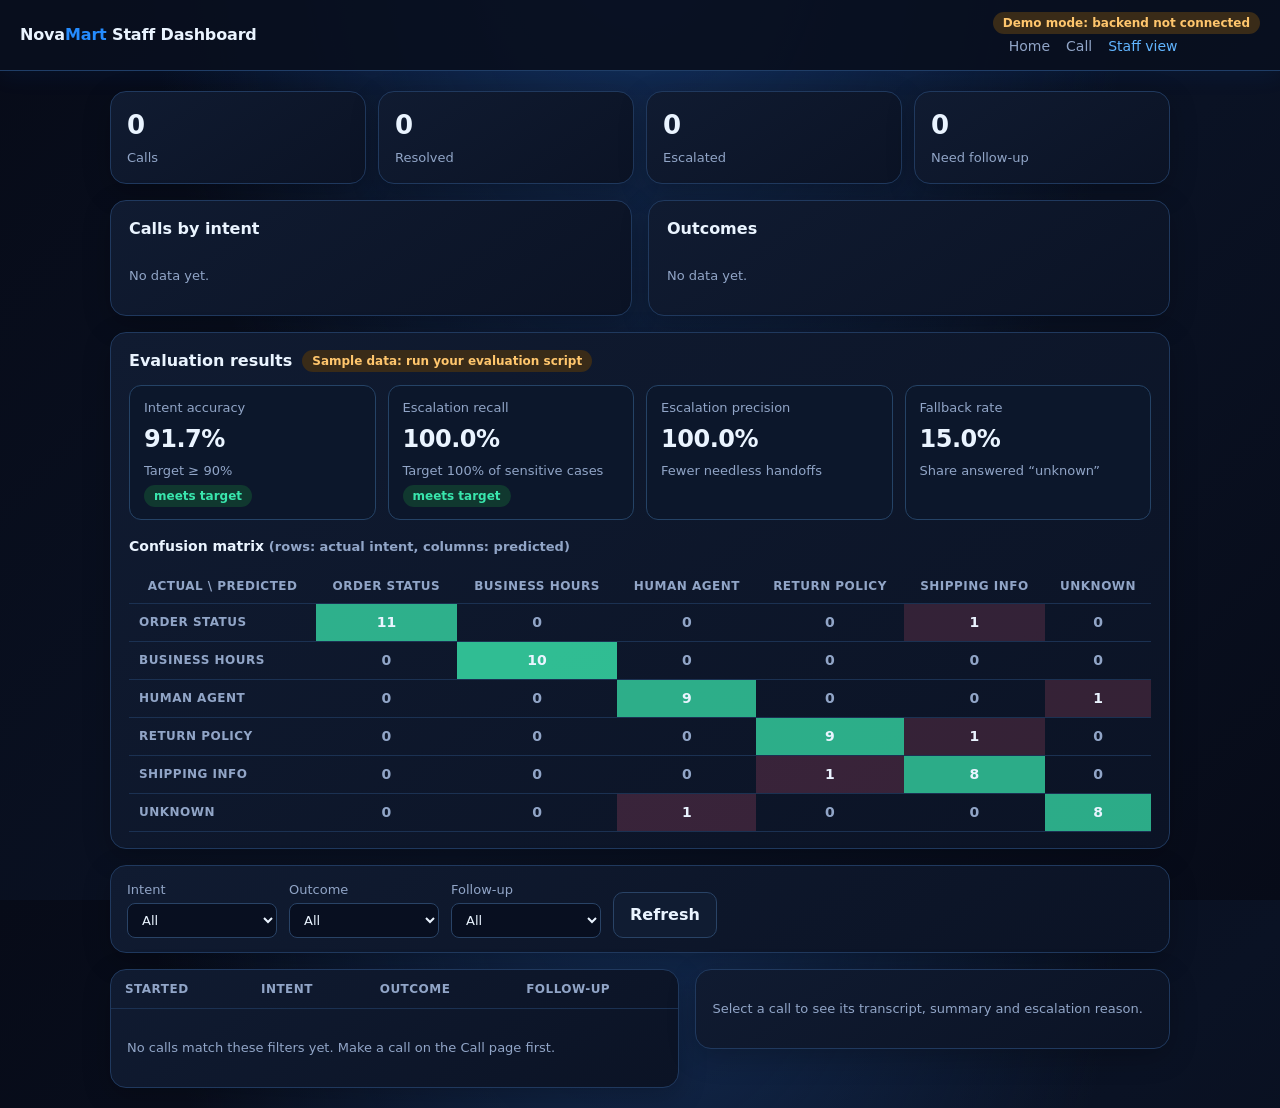
==== staff.html @ 493b95a3 "Add files via upload" ====
<!doctype html>
<html lang="en">
<head>
  <meta charset="utf-8">
  <meta name="viewport" content="width=device-width, initial-scale=1">
  <title>Nova Mart – Staff Dashboard</title>
  <link rel="stylesheet" href="style.css">
</head>
<body class="dark">
  <header class="topbar">
    <div class="brand">Nova<span>Mart</span> Staff Dashboard</div>
    <nav><a href="index.html">Home</a><a href="call.html">Call</a><a href="staff.html" aria-current="page">Staff view</a></nav>
  </header>

  <main class="shell wide">
    <section class="stats" aria-label="Summary">
      <div class="card stat"><b id="s-total">0</b><span>Calls</span></div>
      <div class="card stat"><b id="s-resolved">0</b><span>Resolved</span></div>
      <div class="card stat"><b id="s-escalated">0</b><span>Escalated</span></div>
      <div class="card stat"><b id="s-pending">0</b><span>Need follow-up</span></div>
    </section>

    <section class="split2" aria-label="Call analytics">
      <div class="card chart"><h2>Calls by intent</h2><div class="bars" id="c-intent"></div></div>
      <div class="card chart"><h2>Outcomes</h2><div class="bars" id="c-outcome"></div></div>
    </section>

    <section class="card evalpanel" aria-label="Evaluation results">
      <div class="evhead"><h2>Evaluation results</h2><span class="pill" id="ev-tag"></span></div>
      <div class="evtiles" id="ev-tiles"></div>
      <h3>Confusion matrix <span class="hint">(rows: actual intent, columns: predicted)</span></h3>
      <div class="scrollx"><table class="matrix" id="ev-matrix"></table></div>
    </section>

    <section class="card filters" aria-label="Filters">
      <label>Intent
        <select id="f-intent">
          <option value="">All</option><option>order_status</option><option>business_hours</option>
          <option>human_agent</option><option>return_policy</option><option>shipping_info</option><option>unknown</option>
        </select>
      </label>
      <label>Outcome
        <select id="f-outcome">
          <option value="">All</option><option>resolved</option><option>escalated</option><option>abandoned</option><option>error</option>
        </select>
      </label>
      <label>Follow-up
        <select id="f-follow">
          <option value="">All</option><option value="none">none</option><option value="callback needed">callback needed</option><option value="human review">human review</option>
        </select>
      </label>
      <button class="btn" id="refresh">Refresh</button>
    </section>

    <div class="split">
      <section class="card" aria-label="Call list">
        <table>
          <thead><tr><th>Started</th><th>Intent</th><th>Outcome</th><th>Follow-up</th></tr></thead>
          <tbody id="rows"></tbody>
        </table>
        <p class="hint" id="none" style="padding:16px" hidden>No calls match these filters yet. Make a call on the Call page first.</p>
      </section>

      <section class="card detail" id="detail" aria-label="Call detail" aria-live="polite">
        <p class="hint">Select a call to see its transcript, summary and escalation reason.</p>
      </section>
    </div>
  </main>

  <script src="api.js"></script>
  <script src="staff.js"></script>
</body>
</html>
---- style.css ----
:root {
  --bg: #f5f6f8;
  --panel: #ffffff;
  --ink: #1b1f27;
  --muted: #6a7280;
  --line: #e2e5ea;
  --brand: #2f5bea;
  --brand-ink: #ffffff;
  --brand-soft: #e8edfd;
  --good: #16794c;
  --good-soft: #e2f4ea;
  --warn: #9a5b00;
  --warn-soft: #fdf0d9;
  --bad: #b3261e;
  --bad-soft: #fbe5e3;
  --radius: 12px;
}
@media (prefers-color-scheme: dark) {
  :root {
    --bg: #14171c; --panel: #1d2128; --ink: #eceff4; --muted: #99a1ae; --line: #2d333d;
    --brand: #6b8cff; --brand-ink: #0e1220; --brand-soft: #232b45;
    --good: #5fd39a; --good-soft: #173326; --warn: #f0b95a; --warn-soft: #3a2d12;
    --bad: #ff8a80; --bad-soft: #3d1c1a;
  }
}
* { box-sizing: border-box; }
html, body { height: 100%; }
body {
  margin: 0; background: var(--bg); color: var(--ink);
  font: 16px/1.5 system-ui, -apple-system, "Segoe UI", Roboto, sans-serif;
}
button, input, select { font: inherit; color: inherit; }
button { cursor: pointer; }
:focus-visible { outline: 3px solid var(--brand); outline-offset: 2px; }
.sr-only { position: absolute; width: 1px; height: 1px; overflow: hidden; clip: rect(0 0 0 0); }

/* top bar */
.topbar {
  display: flex; align-items: center; justify-content: space-between;
  padding: 12px 20px; background: var(--panel); border-bottom: 1px solid var(--line);
}
.brand { font-weight: 700; letter-spacing: -.01em; }
.brand span { color: var(--brand); }
.topbar nav a { color: var(--muted); text-decoration: none; margin-left: 16px; font-size: 14px; }
.topbar nav a:hover, .topbar nav a[aria-current] { color: var(--ink); }

/* layout */
.shell { max-width: 880px; margin: 0 auto; padding: 20px; display: grid; gap: 16px; }
.card { background: var(--panel); border: 1px solid var(--line); border-radius: var(--radius); }

/* call header */
.callbar { display: flex; align-items: center; gap: 12px; padding: 14px 16px; flex-wrap: wrap; }
.status { display: inline-flex; align-items: center; gap: 8px; font-weight: 600; }
.dot { width: 10px; height: 10px; border-radius: 50%; background: var(--muted); }
.dot.live { background: var(--good); box-shadow: 0 0 0 4px var(--good-soft); }
.dot.listening { background: var(--bad); animation: pulse 1.2s infinite; }
@keyframes pulse { 50% { box-shadow: 0 0 0 8px transparent; } }
@media (prefers-reduced-motion: reduce) { .dot.listening { animation: none; } }
.timer { color: var(--muted); font-variant-numeric: tabular-nums; }
.spacer { flex: 1; }
.pill { font-size: 12px; padding: 2px 10px; border-radius: 999px; background: var(--brand-soft); color: var(--brand); font-weight: 600; }
.pill.warn { background: var(--warn-soft); color: var(--warn); }
.pill.good { background: var(--good-soft); color: var(--good); }
.pill.bad { background: var(--bad-soft); color: var(--bad); }

/* banner */
.banner { padding: 10px 16px; border-radius: 10px; background: var(--warn-soft); color: var(--warn); font-size: 14px; }
.banner[hidden] { display: none; }

/* transcript */
.transcript {
  height: min(52vh, 520px); overflow-y: auto; padding: 16px;
  display: flex; flex-direction: column; gap: 10px; scroll-behavior: smooth;
}
.empty { margin: auto; color: var(--muted); text-align: center; max-width: 36ch; }
.msg { max-width: 78%; padding: 10px 14px; border-radius: 14px; word-wrap: break-word; }
.msg small { display: block; font-size: 12px; margin-top: 4px; opacity: .75; }
.msg.agent { align-self: flex-start; background: var(--brand-soft); border-bottom-left-radius: 4px; }
.msg.customer { align-self: flex-end; background: var(--brand); color: var(--brand-ink); border-bottom-right-radius: 4px; }
.msg.interim { opacity: .6; font-style: italic; }
.msg.system { align-self: center; background: transparent; color: var(--muted); font-size: 13px; text-align: center; }
.msg.escalated { border: 1px solid var(--warn); background: var(--warn-soft); }

/* controls */
.controls { padding: 14px 16px; display: grid; gap: 12px; }
.row { display: flex; gap: 10px; align-items: center; }
.row > input[type=text] {
  flex: 1; padding: 11px 14px; border: 1px solid var(--line); border-radius: 10px; background: var(--bg);
}
.btn {
  border: 1px solid var(--line); background: var(--panel); border-radius: 10px;
  padding: 10px 16px; font-weight: 600;
}
.btn:hover:not(:disabled) { background: var(--bg); }
.btn:disabled { opacity: .45; cursor: not-allowed; }
.btn.primary { background: var(--brand); color: var(--brand-ink); border-color: var(--brand); }
.btn.primary:hover:not(:disabled) { filter: brightness(1.08); background: var(--brand); }
.btn.danger { background: var(--bad); color: #fff; border-color: var(--bad); }
.btn.danger:hover:not(:disabled) { background: var(--bad); filter: brightness(1.08); }
.btn.mic { min-width: 150px; }
.btn.mic.on { background: var(--bad-soft); color: var(--bad); border-color: var(--bad); }
.hint { color: var(--muted); font-size: 13px; }

/* consent dialog */
.overlay {
  position: fixed; inset: 0; background: rgba(10, 12, 18, .6);
  display: grid; place-items: center; padding: 20px; z-index: 10;
}
.overlay[hidden] { display: none; }
.dialog { max-width: 460px; padding: 24px; display: grid; gap: 14px; }
.dialog h1 { margin: 0; font-size: 22px; letter-spacing: -.01em; }
.dialog p { margin: 0; color: var(--muted); }
.dialog ul { margin: 0; padding-left: 20px; color: var(--muted); font-size: 14px; }
.mode-pick { display: grid; grid-template-columns: 1fr 1fr; gap: 10px; }

/* summary */
.summary { padding: 16px; display: grid; gap: 8px; }
.summary[hidden] { display: none; }
.summary h2 { margin: 0; font-size: 16px; }

/* staff */
.filters { padding: 14px 16px; display: flex; gap: 12px; flex-wrap: wrap; align-items: end; }
.filters label { display: grid; gap: 4px; font-size: 13px; color: var(--muted); }
.filters select { padding: 8px 10px; border: 1px solid var(--line); border-radius: 8px; background: var(--bg); min-width: 150px; }
.wide { max-width: 1100px; }
.split { display: grid; grid-template-columns: 1.2fr 1fr; gap: 16px; align-items: start; }
@media (max-width: 800px) { .split { grid-template-columns: 1fr; } .msg { max-width: 90%; } }
table { width: 100%; border-collapse: collapse; font-size: 14px; }
th, td { text-align: left; padding: 10px 14px; border-bottom: 1px solid var(--line); }
th { color: var(--muted); font-weight: 600; font-size: 12px; text-transform: uppercase; letter-spacing: .04em; }
tbody tr { cursor: pointer; }
tbody tr:hover, tbody tr.sel { background: var(--brand-soft); }
.detail { padding: 16px; display: grid; gap: 12px; }
.detail h2 { margin: 0; font-size: 18px; }
.kv { display: grid; grid-template-columns: 120px 1fr; gap: 6px 12px; font-size: 14px; }
.kv dt { color: var(--muted); }
.kv dd { margin: 0; }
.detail .transcript { height: 260px; background: var(--bg); border-radius: 10px; }
.stats { display: grid; grid-template-columns: repeat(4, 1fr); gap: 12px; }
.stat { padding: 14px 16px; }
.stat b { display: block; font-size: 26px; letter-spacing: -.02em; }
.stat span { color: var(--muted); font-size: 13px; }
@media (max-width: 600px) { .stats { grid-template-columns: 1fr 1fr; } }

/* dashboard shortcut on the consent dialog */
.dash-link { display: block; text-align: center; text-decoration: none; color: var(--muted); border-style: dashed; }
.dash-link:hover { color: var(--ink); }

/* analytics bars */
.split2 { display: grid; grid-template-columns: 1fr 1fr; gap: 16px; }
@media (max-width: 700px) { .split2 { grid-template-columns: 1fr; } }
.chart { padding: 16px 18px; }
.chart h2 { margin: 0 0 12px; font-size: 16px; }
.bars { display: grid; gap: 10px; }
.barrow { display: grid; grid-template-columns: 110px 1fr 28px; gap: 10px; align-items: center; font-size: 14px; }
.barrow .bl { color: var(--muted); text-transform: capitalize; }
.barrow .bv { text-align: right; font-variant-numeric: tabular-nums; }
.track { height: 12px; background: var(--bg); border-radius: 999px; overflow: hidden; }
.fill { height: 100%; border-radius: 999px; background: var(--brand); transition: width .4s; }
.fill.good { background: var(--good); } .fill.warn { background: var(--warn); } .fill.bad { background: var(--bad); }

/* quick replies */
.chips { display: flex; flex-wrap: wrap; gap: 8px; }
.chip { border: 1px solid var(--line); background: var(--bg); border-radius: 999px; padding: 6px 14px; font-size: 14px; font-weight: 600; }
.chip:hover:not(:disabled) { background: var(--brand-soft); border-color: var(--brand); }
.chip:disabled { opacity: .45; cursor: not-allowed; }

/* order card + number confirmation (inside the transcript) */
.ordercard { align-self: flex-start; width: min(78%, 380px); border: 1px solid var(--line); background: var(--panel); border-radius: 14px; padding: 12px 14px; display: grid; gap: 8px; }
.ordercard h3 { margin: 0; font-size: 15px; }
.ordercard .meta { color: var(--muted); font-size: 13px; }
.steps { display: grid; grid-template-columns: repeat(3, 1fr); gap: 6px; }
.step { text-align: center; font-size: 12px; color: var(--muted); text-transform: capitalize; }
.step::before { content: ""; display: block; height: 6px; border-radius: 99px; background: var(--line); margin-bottom: 4px; }
.step.done { color: var(--ink); }
.step.done::before { background: var(--good); }
.step.cur { font-weight: 700; }
.confirm { align-self: flex-end; border: 1px solid var(--brand); background: var(--brand-soft); border-radius: 14px; padding: 10px 14px; display: grid; gap: 8px; max-width: 78%; }
.confirm .row { display: flex; gap: 8px; flex-wrap: wrap; }

/* handoff screen */
.summary.handoff { border-color: var(--warn); background: var(--warn-soft); }
.summary .ref { font-weight: 700; font-variant-numeric: tabular-nums; margin: 0; }
.summary p { margin: 0; }

/* evaluation panel */
.evalpanel { padding: 16px 18px; display: grid; gap: 12px; }
.evhead { display: flex; align-items: center; gap: 10px; flex-wrap: wrap; }
.evhead h2 { margin: 0; font-size: 16px; }
.evalpanel h3 { margin: 4px 0 0; font-size: 14px; }
.evtiles { display: grid; grid-template-columns: repeat(4, 1fr); gap: 12px; }
@media (max-width: 700px) { .evtiles { grid-template-columns: 1fr 1fr; } }
.evtile { border: 1px solid var(--line); border-radius: 12px; padding: 12px 14px; background: var(--bg); display: grid; gap: 4px; align-content: start; }
.evtile b { font-size: 24px; letter-spacing: -.02em; }
.evtile span:not(.pill) { color: var(--muted); font-size: 13px; }
.evtile .pill { justify-self: start; }
.scrollx { overflow-x: auto; }
.matrix { width: auto; min-width: 100%; }
.matrix th, .matrix td { text-align: center; padding: 8px 10px; white-space: nowrap; }
.matrix tbody th { text-align: left; }
.matrix td.cell { font-variant-numeric: tabular-nums; font-weight: 600; }

/* =================================
   NOVA MART — GLOWING BLUE AI THEME
================================= */

:root {
  color-scheme: dark;

  --bg: #070b18;
  --panel: #0e1629;
  --ink: #eaf4ff;
  --muted: #91a5c7;
  --line: #1b3152;

  --brand: #258cff;
  --brand-ink: #ffffff;
  --brand-soft: #10294b;

  --good: #39e6ad;
  --good-soft: #10382f;
  --warn: #ffc66d;
  --warn-soft: #392b18;
  --bad: #ff6485;
  --bad-soft: #401d32;

  --radius: 14px;
}

body {
  background:
    radial-gradient(ellipse at 50% -15%, #142f59 0%, transparent 55%),
    linear-gradient(135deg, #070b18, #0a1224 60%, #070b18);
  color: var(--ink);
}

.topbar {
  background: rgba(8, 15, 31, 0.9);
  border-bottom: 1px solid #203e67;
  box-shadow: 0 4px 25px rgba(0, 119, 255, 0.08);
}

.topbar nav a:hover,
.topbar nav a[aria-current] {
  color: #61b5ff;
}

.card {
  background: linear-gradient(145deg, #101b31, #0b1325);
  border: 1px solid #20395e;
  border-radius: 16px;
  box-shadow: 0 8px 28px rgba(0, 0, 0, 0.22);
  transition: border-color 0.2s, box-shadow 0.2s;
}

.card:hover {
  border-color: #28548a;
  box-shadow: 0 8px 30px rgba(0, 119, 255, 0.09);
}

.btn,
.chip {
  background: #101c32;
  color: var(--ink);
  border-color: #294366;
}

.btn:hover:not(:disabled),
.chip:hover:not(:disabled) {
  background: #152b49;
  border-color: #258cff;
  box-shadow: 0 0 14px rgba(37, 140, 255, 0.15);
}

.btn.primary {
  background: linear-gradient(135deg, #1684ff, #4368ff);
  border-color: #48a4ff;
  color: #fff;
  box-shadow: 0 0 18px rgba(37, 140, 255, 0.25);
}

.btn.primary:hover:not(:disabled) {
  filter: brightness(1.15);
  box-shadow: 0 0 24px rgba(37, 140, 255, 0.4);
}

.btn.danger {
  background: #a92248;
  border-color: #ff6485;
  color: white;
}

.btn.mic.on {
  background: var(--bad-soft);
  color: #ff8ca5;
  border-color: #ff6485;
  box-shadow: 0 0 16px rgba(255, 100, 133, 0.15);
}

.row > input[type="text"],
.filters select {
  background: #080f20;
  color: var(--ink);
  border-color: #294366;
}

.row > input[type="text"]:focus,
.filters select:focus {
  outline: 1px solid #258cff;
  border-color: #258cff;
  box-shadow: 0 0 14px rgba(37, 140, 255, 0.16);
}

.transcript,
.detail .transcript {
  background: rgba(5, 11, 24, 0.7);
  border: 1px solid #1b3152;
  border-radius: 12px;
}

.msg.agent {
  background: #102747;
  border: 1px solid #204b78;
  color: #dcedff;
}

.msg.customer {
  background: linear-gradient(135deg, #147be8, #405dff);
  color: #fff;
  box-shadow: 0 0 16px rgba(37, 140, 255, 0.12);
}

.msg.system,
.hint,
.timer,
.empty {
  color: var(--muted);
}

.dot.live {
  background: #39e6ad;
  box-shadow: 0 0 12px rgba(57, 230, 173, 0.7);
}

.pill {
  background: #102d50;
  color: #70bdff;
}

tbody tr:hover,
tbody tr.sel {
  background: #10294b;
}

th,
td {
  border-bottom-color: #1b3152;
}

.track {
  background: #17243a;
}

.fill {
  background: linear-gradient(90deg, #167bff, #54c8ff);
  box-shadow: 0 0 12px rgba(37, 140, 255, 0.25);
}

.fill.good {
  background: linear-gradient(90deg, #16b889, #53f0c0);
}

.fill.warn {
  background: #ffc66d;
}

.fill.bad {
  background: #ff6485;
}

.ordercard,
.confirm,
.evtile {
  background: #0c172b;
  border-color: #254366;
}

.summary.handoff {
  background: #302718;
  border-color: #b8863d;
}

.dialog {
  background: #101b31;
  border: 1px solid #294c76;
  border-radius: 18px;
  box-shadow: 0 0 40px rgba(0, 119, 255, 0.15);
}

.overlay {
  background: rgba(2, 5, 14, 0.82);
  backdrop-filter: blur(8px);
}

.dash-link {
  color: #91bfff;
}

:focus-visible {
  outline: 2px solid #54baff;
  outline-offset: 3px;
}

@media (prefers-reduced-motion: reduce) {
  *,
  *::before,
  *::after {
    scroll-behavior: auto !important;
    transition-duration: 0.01ms !important;
  }
}

/* fixes: keep the amber highlight on escalated replies, and avoid a double border around the call transcript */
.msg.agent.escalated { background: #302718; border-color: #b8863d; color: #ffe9c2; }
section[aria-label="Call"] > .transcript { border-left: 0; border-right: 0; border-radius: 0; }
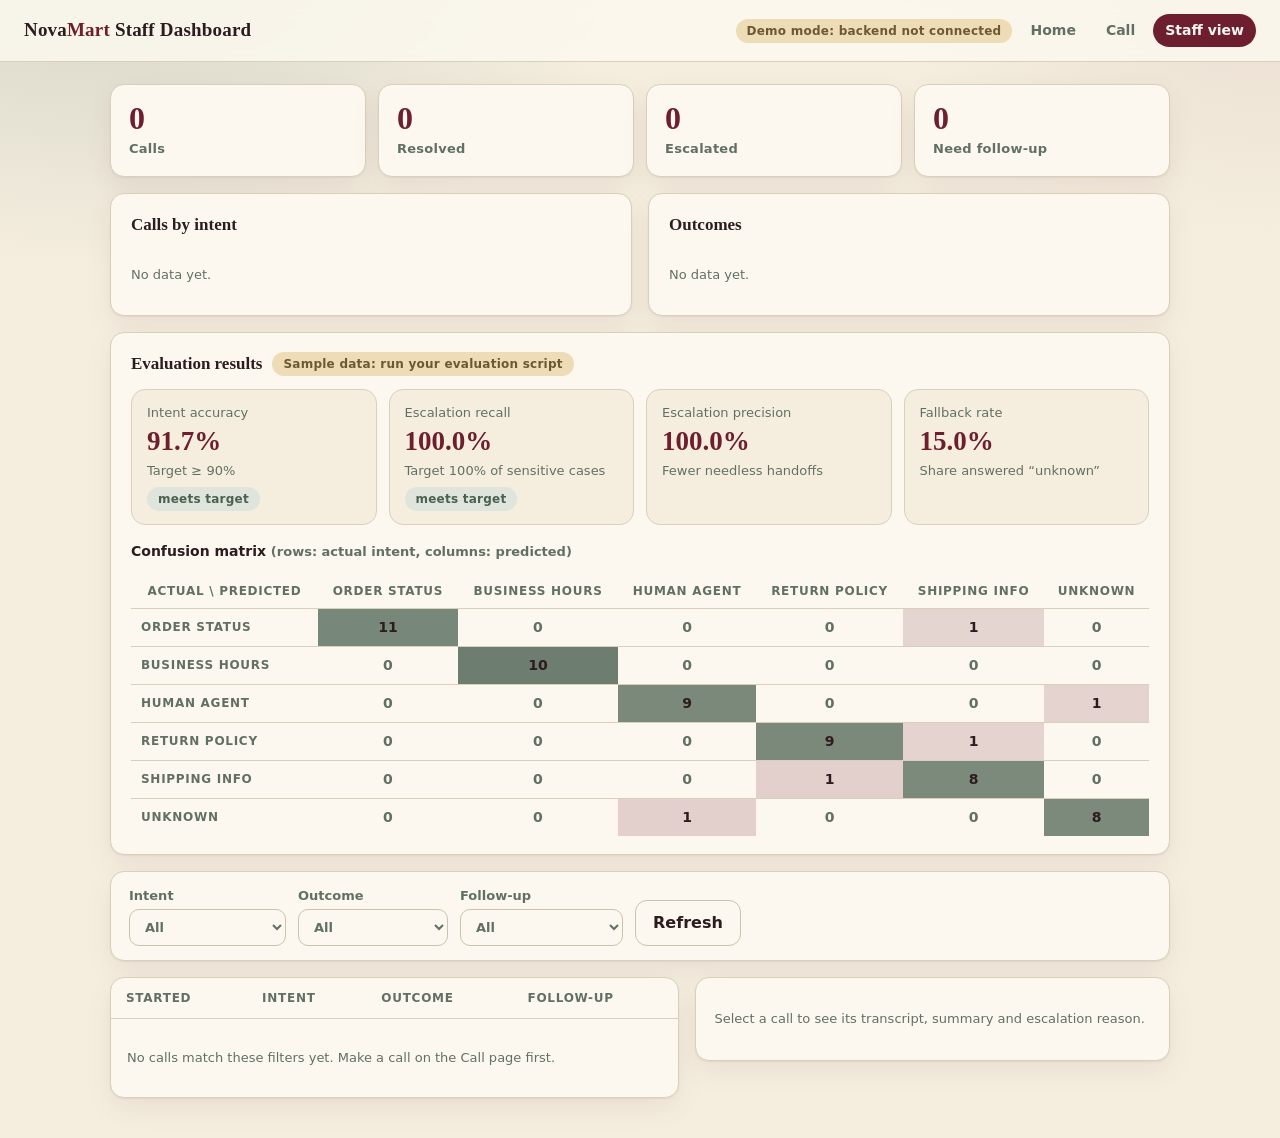
==== commit c92d1f4f: "Update Nova Mart Website" ====
--- a/staff.html
+++ b/staff.html
@@ -6,7 +6,7 @@
   <title>Nova Mart – Staff Dashboard</title>
   <link rel="stylesheet" href="style.css">
 </head>
-<body class="dark">
+<body>
   <header class="topbar">
     <div class="brand">Nova<span>Mart</span> Staff Dashboard</div>
     <nav><a href="index.html">Home</a><a href="call.html">Call</a><a href="staff.html" aria-current="page">Staff view</a></nav>
--- a/style.css
+++ b/style.css
@@ -1,425 +1,238 @@
+/* =====================================================================
+   NOVA MART: three-colour palette
+   - Muted sage gray   (structure, secondary text, "resolved")
+   - Warm cream beige  (surfaces)
+   - Deep burgundy     (brand, actions, emphasis)
+   Everything below is a shade or tint of those three, plus one dark
+   burgundy-brown for body text.
+   ===================================================================== */
 :root {
-  --bg: #f5f6f8;
-  --panel: #ffffff;
-  --ink: #1b1f27;
-  --muted: #6a7280;
-  --line: #e2e5ea;
-  --brand: #2f5bea;
-  --brand-ink: #ffffff;
-  --brand-soft: #e8edfd;
-  --good: #16794c;
-  --good-soft: #e2f4ea;
-  --warn: #9a5b00;
-  --warn-soft: #fdf0d9;
-  --bad: #b3261e;
-  --bad-soft: #fbe5e3;
-  --radius: 12px;
-}
-@media (prefers-color-scheme: dark) {
-  :root {
-    --bg: #14171c; --panel: #1d2128; --ink: #eceff4; --muted: #99a1ae; --line: #2d333d;
-    --brand: #6b8cff; --brand-ink: #0e1220; --brand-soft: #232b45;
-    --good: #5fd39a; --good-soft: #173326; --warn: #f0b95a; --warn-soft: #3a2d12;
-    --bad: #ff8a80; --bad-soft: #3d1c1a;
-  }
-}
+  color-scheme: light;
+
+  --cream:     #f5eedf;   /* page */
+  --cream-hi:  #fcf8ef;   /* cards, inputs */
+  --cream-lo:  #eadfca;   /* deeper beige: hover, tracks, notices */
+  --sage:      #8c9b8d;   /* the sage gray itself */
+  --sage-dk:   #55655a;   /* sage for text and strong lines */
+  --sage-lt:   #dfe5dc;   /* sage tint: agent bubbles, hovers */
+  --burg:      #6d1f2f;   /* the deep burgundy */
+  --burg-dk:   #4e1522;   /* pressed / hover */
+  --burg-lt:   #f0dcdd;   /* burgundy tint */
+  --tan-ink:   #6c5832;   /* text on deeper beige */
+
+  --bg: var(--cream);
+  --panel: var(--cream-hi);
+  --ink: #2d1c1f;
+  --muted: #627064;
+  --line: #d8d0bc;
+
+  --brand: var(--burg);
+  --brand-ink: var(--cream-hi);
+  --brand-soft: var(--burg-lt);
+
+  --good: #4a6050;        --good-soft: var(--sage-lt);
+  --warn: var(--tan-ink); --warn-soft: #eddcb6;
+  --bad: var(--burg);     --bad-soft: var(--burg-lt);
+
+  --radius: 14px;
+  --serif: "Iowan Old Style", "Palatino Linotype", Palatino, "Book Antiqua", Georgia, serif;
+  --shadow: 0 1px 2px rgba(78, 21, 34, .06), 0 10px 28px rgba(78, 21, 34, .07);
+}
+
 * { box-sizing: border-box; }
 html, body { height: 100%; }
 body {
-  margin: 0; background: var(--bg); color: var(--ink);
+  margin: 0; color: var(--ink);
+  background:
+    radial-gradient(60% 50% at 8% -5%, rgba(140, 155, 141, .30), transparent 70%),
+    radial-gradient(45% 40% at 100% 0%, rgba(109, 31, 47, .07), transparent 70%),
+    var(--cream);
+  background-attachment: fixed;
   font: 16px/1.5 system-ui, -apple-system, "Segoe UI", Roboto, sans-serif;
 }
+
 button, input, select { font: inherit; color: inherit; }
 button { cursor: pointer; }
-:focus-visible { outline: 3px solid var(--brand); outline-offset: 2px; }
+:focus-visible { outline: 3px solid var(--burg); outline-offset: 2px; }
 .sr-only { position: absolute; width: 1px; height: 1px; overflow: hidden; clip: rect(0 0 0 0); }
 
-/* top bar */
+/* ---------- top bar ---------- */
 .topbar {
   display: flex; align-items: center; justify-content: space-between;
-  padding: 12px 20px; background: var(--panel); border-bottom: 1px solid var(--line);
-}
-.brand { font-weight: 700; letter-spacing: -.01em; }
-.brand span { color: var(--brand); }
-.topbar nav a { color: var(--muted); text-decoration: none; margin-left: 16px; font-size: 14px; }
-.topbar nav a:hover, .topbar nav a[aria-current] { color: var(--ink); }
-
-/* layout */
-.shell { max-width: 880px; margin: 0 auto; padding: 20px; display: grid; gap: 16px; }
-.card { background: var(--panel); border: 1px solid var(--line); border-radius: var(--radius); }
-
-/* call header */
-.callbar { display: flex; align-items: center; gap: 12px; padding: 14px 16px; flex-wrap: wrap; }
+  padding: 14px 24px; background: rgba(252, 248, 239, .85); backdrop-filter: blur(8px);
+  border-bottom: 1px solid var(--line);
+}
+.brand { font-family: var(--serif); font-weight: 700; font-size: 19px; letter-spacing: .01em; }
+.brand span { color: var(--burg); }
+.topbar nav { display: flex; align-items: center; }
+.topbar nav a {
+  color: var(--muted); text-decoration: none; margin-left: 6px; font-size: 14px; font-weight: 600;
+  padding: 6px 12px; border-radius: 999px;
+}
+.topbar nav a:hover { color: var(--burg); background: var(--sage-lt); }
+.topbar nav a[aria-current] { color: var(--cream-hi); background: var(--burg); }
+
+/* ---------- layout ---------- */
+.shell { max-width: 880px; margin: 0 auto; padding: 22px 20px 40px; display: grid; gap: 16px; }
+.wide { max-width: 1100px; }
+.card { background: var(--panel); border: 1px solid var(--line); border-radius: var(--radius); box-shadow: var(--shadow); }
+
+/* ---------- call header ---------- */
+.callbar { display: flex; align-items: center; gap: 12px; padding: 14px 18px; flex-wrap: wrap; border-bottom: 1px solid var(--line); }
 .status { display: inline-flex; align-items: center; gap: 8px; font-weight: 600; }
-.dot { width: 10px; height: 10px; border-radius: 50%; background: var(--muted); }
-.dot.live { background: var(--good); box-shadow: 0 0 0 4px var(--good-soft); }
-.dot.listening { background: var(--bad); animation: pulse 1.2s infinite; }
-@keyframes pulse { 50% { box-shadow: 0 0 0 8px transparent; } }
-@media (prefers-reduced-motion: reduce) { .dot.listening { animation: none; } }
+.dot { width: 10px; height: 10px; border-radius: 50%; background: var(--sage); }
+.dot.live { background: var(--good); box-shadow: 0 0 0 4px var(--sage-lt); }
+.dot.listening { background: var(--burg); animation: pulse 1.2s infinite; }
+@keyframes pulse { 0% { box-shadow: 0 0 0 0 rgba(109, 31, 47, .45); } 100% { box-shadow: 0 0 0 10px rgba(109, 31, 47, 0); } }
 .timer { color: var(--muted); font-variant-numeric: tabular-nums; }
 .spacer { flex: 1; }
-.pill { font-size: 12px; padding: 2px 10px; border-radius: 999px; background: var(--brand-soft); color: var(--brand); font-weight: 600; }
+.pill { font-size: 12px; padding: 3px 11px; border-radius: 999px; background: var(--sage-lt); color: var(--sage-dk); font-weight: 700; letter-spacing: .02em; }
 .pill.warn { background: var(--warn-soft); color: var(--warn); }
-.pill.good { background: var(--good-soft); color: var(--good); }
-.pill.bad { background: var(--bad-soft); color: var(--bad); }
-
-/* banner */
-.banner { padding: 10px 16px; border-radius: 10px; background: var(--warn-soft); color: var(--warn); font-size: 14px; }
+.pill.good { background: var(--sage-lt); color: var(--good); }
+.pill.bad  { background: var(--burg-lt); color: var(--burg); }
+
+.banner { padding: 11px 16px; border-radius: 12px; background: var(--warn-soft); color: var(--warn); font-size: 14px; border: 1px solid #dcc995; }
 .banner[hidden] { display: none; }
 
-/* transcript */
+/* ---------- transcript ---------- */
 .transcript {
-  height: min(52vh, 520px); overflow-y: auto; padding: 16px;
+  height: min(52vh, 520px); overflow-y: auto; padding: 18px;
   display: flex; flex-direction: column; gap: 10px; scroll-behavior: smooth;
+  background: linear-gradient(var(--cream), var(--cream));
 }
 .empty { margin: auto; color: var(--muted); text-align: center; max-width: 36ch; }
-.msg { max-width: 78%; padding: 10px 14px; border-radius: 14px; word-wrap: break-word; }
-.msg small { display: block; font-size: 12px; margin-top: 4px; opacity: .75; }
-.msg.agent { align-self: flex-start; background: var(--brand-soft); border-bottom-left-radius: 4px; }
-.msg.customer { align-self: flex-end; background: var(--brand); color: var(--brand-ink); border-bottom-right-radius: 4px; }
-.msg.interim { opacity: .6; font-style: italic; }
-.msg.system { align-self: center; background: transparent; color: var(--muted); font-size: 13px; text-align: center; }
-.msg.escalated { border: 1px solid var(--warn); background: var(--warn-soft); }
-
-/* controls */
-.controls { padding: 14px 16px; display: grid; gap: 12px; }
+.msg { max-width: 78%; padding: 10px 15px; border-radius: 16px; word-wrap: break-word; }
+.msg small { display: block; font-size: 12px; margin-top: 4px; opacity: .8; }
+.msg.agent { align-self: flex-start; background: var(--sage-lt); border: 1px solid #c9d3c6; border-bottom-left-radius: 4px; }
+.msg.customer { align-self: flex-end; background: var(--burg); color: var(--cream-hi); border-bottom-right-radius: 4px; }
+.msg.interim { opacity: .65; font-style: italic; }
+.msg.system { align-self: center; background: transparent; color: var(--muted); font-size: 13px; text-align: center; padding: 2px; }
+.msg.agent.escalated { background: var(--warn-soft); border: 1px solid #cdb67f; color: #4d3c1c; }
+
+/* ---------- controls ---------- */
+.controls { padding: 14px 18px 16px; display: grid; gap: 12px; border-top: 1px solid var(--line); }
 .row { display: flex; gap: 10px; align-items: center; }
 .row > input[type=text] {
-  flex: 1; padding: 11px 14px; border: 1px solid var(--line); border-radius: 10px; background: var(--bg);
-}
+  flex: 1; padding: 11px 15px; border: 1px solid #cbc3ad; border-radius: 12px; background: var(--cream-hi);
+}
+.row > input[type=text]::placeholder { color: #8a8c80; }
+.row > input[type=text]:focus { outline: none; border-color: var(--burg); box-shadow: 0 0 0 3px var(--burg-lt); }
 .btn {
-  border: 1px solid var(--line); background: var(--panel); border-radius: 10px;
-  padding: 10px 16px; font-weight: 600;
-}
-.btn:hover:not(:disabled) { background: var(--bg); }
+  border: 1px solid #cbc3ad; background: var(--cream-hi); border-radius: 12px;
+  padding: 10px 17px; font-weight: 600; transition: background .15s, border-color .15s, color .15s;
+}
+.btn:hover:not(:disabled) { background: var(--sage-lt); border-color: var(--sage); }
 .btn:disabled { opacity: .45; cursor: not-allowed; }
-.btn.primary { background: var(--brand); color: var(--brand-ink); border-color: var(--brand); }
-.btn.primary:hover:not(:disabled) { filter: brightness(1.08); background: var(--brand); }
-.btn.danger { background: var(--bad); color: #fff; border-color: var(--bad); }
-.btn.danger:hover:not(:disabled) { background: var(--bad); filter: brightness(1.08); }
+.btn.primary { background: var(--burg); color: var(--cream-hi); border-color: var(--burg); }
+.btn.primary:hover:not(:disabled) { background: var(--burg-dk); border-color: var(--burg-dk); }
+.btn.danger { background: transparent; color: var(--burg); border-color: var(--burg); }
+.btn.danger:hover:not(:disabled) { background: var(--burg); color: var(--cream-hi); border-color: var(--burg); }
 .btn.mic { min-width: 150px; }
-.btn.mic.on { background: var(--bad-soft); color: var(--bad); border-color: var(--bad); }
+.btn.mic.on { background: var(--burg-lt); color: var(--burg); border-color: var(--burg); }
 .hint { color: var(--muted); font-size: 13px; }
 
-/* consent dialog */
+/* quick replies */
+.chips { display: flex; flex-wrap: wrap; gap: 8px; }
+.chip { border: 1px solid var(--sage); background: transparent; color: var(--sage-dk); border-radius: 999px; padding: 6px 14px; font-size: 14px; font-weight: 600; transition: background .15s, color .15s; }
+.chip:hover:not(:disabled) { background: var(--sage-lt); color: var(--ink); }
+.chip:disabled { opacity: .45; cursor: not-allowed; }
+
+/* ---------- consent dialog ---------- */
 .overlay {
-  position: fixed; inset: 0; background: rgba(10, 12, 18, .6);
+  position: fixed; inset: 0; background: rgba(45, 28, 31, .55); backdrop-filter: blur(6px);
   display: grid; place-items: center; padding: 20px; z-index: 10;
 }
 .overlay[hidden] { display: none; }
-.dialog { max-width: 460px; padding: 24px; display: grid; gap: 14px; }
-.dialog h1 { margin: 0; font-size: 22px; letter-spacing: -.01em; }
+.dialog { max-width: 470px; padding: 28px; display: grid; gap: 14px; border-radius: 20px; }
+.dialog h1 { margin: 0; font-family: var(--serif); font-size: 27px; color: var(--burg); letter-spacing: -.005em; }
 .dialog p { margin: 0; color: var(--muted); }
-.dialog ul { margin: 0; padding-left: 20px; color: var(--muted); font-size: 14px; }
+.dialog p b { color: var(--ink); }
+.dialog ul { margin: 0; padding-left: 20px; color: var(--muted); font-size: 14px; display: grid; gap: 4px; }
+.dialog li::marker { color: var(--sage); }
 .mode-pick { display: grid; grid-template-columns: 1fr 1fr; gap: 10px; }
-
-/* summary */
-.summary { padding: 16px; display: grid; gap: 8px; }
+.dash-link { display: block; text-align: center; text-decoration: none; color: var(--sage-dk); border-style: dashed; border-color: var(--sage); background: transparent; }
+.dash-link:hover { color: var(--burg); }
+
+/* ---------- summary / handoff ---------- */
+.summary { padding: 18px 20px; display: grid; gap: 8px; }
 .summary[hidden] { display: none; }
-.summary h2 { margin: 0; font-size: 16px; }
-
-/* staff */
-.filters { padding: 14px 16px; display: flex; gap: 12px; flex-wrap: wrap; align-items: end; }
-.filters label { display: grid; gap: 4px; font-size: 13px; color: var(--muted); }
-.filters select { padding: 8px 10px; border: 1px solid var(--line); border-radius: 8px; background: var(--bg); min-width: 150px; }
-.wide { max-width: 1100px; }
+.summary h2 { margin: 0; font-family: var(--serif); font-size: 19px; }
+.summary p { margin: 0; }
+.summary .ref { font-weight: 700; font-variant-numeric: tabular-nums; color: var(--burg); }
+.summary.handoff { background: var(--warn-soft); border-color: #cdb67f; }
+
+/* ---------- order card + number confirmation ---------- */
+.ordercard { align-self: flex-start; width: min(78%, 380px); border: 1px solid var(--line); background: var(--cream-hi); border-radius: 16px; padding: 13px 15px; display: grid; gap: 9px; box-shadow: var(--shadow); }
+.ordercard h3 { margin: 0; font-family: var(--serif); font-size: 16px; }
+.ordercard .meta { color: var(--muted); font-size: 13px; }
+.steps { display: grid; grid-template-columns: repeat(3, 1fr); gap: 6px; }
+.step { text-align: center; font-size: 12px; color: var(--muted); text-transform: capitalize; }
+.step::before { content: ""; display: block; height: 6px; border-radius: 99px; background: var(--cream-lo); margin-bottom: 5px; }
+.step.done { color: var(--ink); }
+.step.done::before { background: var(--sage); }
+.step.cur { font-weight: 700; color: var(--burg); }
+.step.cur::before { background: var(--burg); }
+.confirm { align-self: flex-end; border: 1px solid var(--burg); background: var(--burg-lt); border-radius: 16px; padding: 11px 15px; display: grid; gap: 9px; max-width: 78%; }
+.confirm .row { display: flex; gap: 8px; flex-wrap: wrap; }
+
+/* ---------- staff dashboard ---------- */
+.stats { display: grid; grid-template-columns: repeat(4, 1fr); gap: 12px; }
+.stat { padding: 16px 18px; }
+.stat b { display: block; font-family: var(--serif); font-size: 32px; line-height: 1.1; color: var(--burg); }
+.stat span { color: var(--muted); font-size: 13px; font-weight: 600; letter-spacing: .02em; }
+@media (max-width: 600px) { .stats { grid-template-columns: 1fr 1fr; } }
+
+.split2 { display: grid; grid-template-columns: 1fr 1fr; gap: 16px; }
+@media (max-width: 700px) { .split2 { grid-template-columns: 1fr; } }
+.chart { padding: 18px 20px; }
+.chart h2 { margin: 0 0 14px; font-family: var(--serif); font-size: 17px; }
+.bars { display: grid; gap: 11px; }
+.barrow { display: grid; grid-template-columns: 112px 1fr 28px; gap: 10px; align-items: center; font-size: 14px; }
+.barrow .bl { color: var(--muted); text-transform: capitalize; }
+.barrow .bv { text-align: right; font-variant-numeric: tabular-nums; font-weight: 700; }
+.track { height: 12px; background: var(--cream-lo); border-radius: 999px; overflow: hidden; }
+.fill { height: 100%; border-radius: 999px; background: var(--burg); transition: width .4s; }
+.fill.good { background: var(--sage); }
+.fill.warn { background: #b79a5a; }
+.fill.bad  { background: var(--burg); }
+
+.filters { padding: 14px 18px; display: flex; gap: 12px; flex-wrap: wrap; align-items: end; }
+.filters label { display: grid; gap: 4px; font-size: 13px; color: var(--muted); font-weight: 600; }
+.filters select { padding: 9px 11px; border: 1px solid #cbc3ad; border-radius: 10px; background: var(--cream-hi); min-width: 150px; }
+.filters select:focus { outline: none; border-color: var(--burg); box-shadow: 0 0 0 3px var(--burg-lt); }
+
 .split { display: grid; grid-template-columns: 1.2fr 1fr; gap: 16px; align-items: start; }
 @media (max-width: 800px) { .split { grid-template-columns: 1fr; } .msg { max-width: 90%; } }
 table { width: 100%; border-collapse: collapse; font-size: 14px; }
-th, td { text-align: left; padding: 10px 14px; border-bottom: 1px solid var(--line); }
-th { color: var(--muted); font-weight: 600; font-size: 12px; text-transform: uppercase; letter-spacing: .04em; }
-tbody tr { cursor: pointer; }
-tbody tr:hover, tbody tr.sel { background: var(--brand-soft); }
-.detail { padding: 16px; display: grid; gap: 12px; }
-.detail h2 { margin: 0; font-size: 18px; }
-.kv { display: grid; grid-template-columns: 120px 1fr; gap: 6px 12px; font-size: 14px; }
-.kv dt { color: var(--muted); }
+th, td { text-align: left; padding: 11px 15px; border-bottom: 1px solid var(--line); }
+th { color: var(--muted); font-weight: 700; font-size: 12px; text-transform: uppercase; letter-spacing: .06em; }
+tbody tr:last-child > * { border-bottom: 0; }
+#rows tr { cursor: pointer; }
+#rows tr:hover, #rows tr.sel { background: var(--sage-lt); }
+.detail { padding: 18px; display: grid; gap: 12px; }
+.detail h2 { margin: 0; font-family: var(--serif); font-size: 19px; }
+.kv { display: grid; grid-template-columns: 110px 1fr; gap: 7px 12px; font-size: 14px; }
+.kv dt { color: var(--muted); font-weight: 600; }
 .kv dd { margin: 0; }
-.detail .transcript { height: 260px; background: var(--bg); border-radius: 10px; }
-.stats { display: grid; grid-template-columns: repeat(4, 1fr); gap: 12px; }
-.stat { padding: 14px 16px; }
-.stat b { display: block; font-size: 26px; letter-spacing: -.02em; }
-.stat span { color: var(--muted); font-size: 13px; }
-@media (max-width: 600px) { .stats { grid-template-columns: 1fr 1fr; } }
-
-/* dashboard shortcut on the consent dialog */
-.dash-link { display: block; text-align: center; text-decoration: none; color: var(--muted); border-style: dashed; }
-.dash-link:hover { color: var(--ink); }
-
-/* analytics bars */
-.split2 { display: grid; grid-template-columns: 1fr 1fr; gap: 16px; }
-@media (max-width: 700px) { .split2 { grid-template-columns: 1fr; } }
-.chart { padding: 16px 18px; }
-.chart h2 { margin: 0 0 12px; font-size: 16px; }
-.bars { display: grid; gap: 10px; }
-.barrow { display: grid; grid-template-columns: 110px 1fr 28px; gap: 10px; align-items: center; font-size: 14px; }
-.barrow .bl { color: var(--muted); text-transform: capitalize; }
-.barrow .bv { text-align: right; font-variant-numeric: tabular-nums; }
-.track { height: 12px; background: var(--bg); border-radius: 999px; overflow: hidden; }
-.fill { height: 100%; border-radius: 999px; background: var(--brand); transition: width .4s; }
-.fill.good { background: var(--good); } .fill.warn { background: var(--warn); } .fill.bad { background: var(--bad); }
-
-/* quick replies */
-.chips { display: flex; flex-wrap: wrap; gap: 8px; }
-.chip { border: 1px solid var(--line); background: var(--bg); border-radius: 999px; padding: 6px 14px; font-size: 14px; font-weight: 600; }
-.chip:hover:not(:disabled) { background: var(--brand-soft); border-color: var(--brand); }
-.chip:disabled { opacity: .45; cursor: not-allowed; }
-
-/* order card + number confirmation (inside the transcript) */
-.ordercard { align-self: flex-start; width: min(78%, 380px); border: 1px solid var(--line); background: var(--panel); border-radius: 14px; padding: 12px 14px; display: grid; gap: 8px; }
-.ordercard h3 { margin: 0; font-size: 15px; }
-.ordercard .meta { color: var(--muted); font-size: 13px; }
-.steps { display: grid; grid-template-columns: repeat(3, 1fr); gap: 6px; }
-.step { text-align: center; font-size: 12px; color: var(--muted); text-transform: capitalize; }
-.step::before { content: ""; display: block; height: 6px; border-radius: 99px; background: var(--line); margin-bottom: 4px; }
-.step.done { color: var(--ink); }
-.step.done::before { background: var(--good); }
-.step.cur { font-weight: 700; }
-.confirm { align-self: flex-end; border: 1px solid var(--brand); background: var(--brand-soft); border-radius: 14px; padding: 10px 14px; display: grid; gap: 8px; max-width: 78%; }
-.confirm .row { display: flex; gap: 8px; flex-wrap: wrap; }
-
-/* handoff screen */
-.summary.handoff { border-color: var(--warn); background: var(--warn-soft); }
-.summary .ref { font-weight: 700; font-variant-numeric: tabular-nums; margin: 0; }
-.summary p { margin: 0; }
+.detail .transcript { height: 260px; border: 1px solid var(--line); border-radius: 12px; }
 
 /* evaluation panel */
-.evalpanel { padding: 16px 18px; display: grid; gap: 12px; }
+.evalpanel { padding: 18px 20px; display: grid; gap: 12px; }
 .evhead { display: flex; align-items: center; gap: 10px; flex-wrap: wrap; }
-.evhead h2 { margin: 0; font-size: 16px; }
+.evhead h2 { margin: 0; font-family: var(--serif); font-size: 17px; }
 .evalpanel h3 { margin: 4px 0 0; font-size: 14px; }
 .evtiles { display: grid; grid-template-columns: repeat(4, 1fr); gap: 12px; }
 @media (max-width: 700px) { .evtiles { grid-template-columns: 1fr 1fr; } }
-.evtile { border: 1px solid var(--line); border-radius: 12px; padding: 12px 14px; background: var(--bg); display: grid; gap: 4px; align-content: start; }
-.evtile b { font-size: 24px; letter-spacing: -.02em; }
+.evtile { border: 1px solid var(--line); border-radius: 14px; padding: 13px 15px; background: var(--cream); display: grid; gap: 4px; align-content: start; }
+.evtile b { font-family: var(--serif); font-size: 27px; color: var(--burg); line-height: 1.15; }
 .evtile span:not(.pill) { color: var(--muted); font-size: 13px; }
-.evtile .pill { justify-self: start; }
+.evtile .pill { justify-self: start; margin-top: 2px; }
 .scrollx { overflow-x: auto; }
 .matrix { width: auto; min-width: 100%; }
 .matrix th, .matrix td { text-align: center; padding: 8px 10px; white-space: nowrap; }
 .matrix tbody th { text-align: left; }
-.matrix td.cell { font-variant-numeric: tabular-nums; font-weight: 600; }
-
-/* =================================
-   NOVA MART — GLOWING BLUE AI THEME
-================================= */
-
-:root {
-  color-scheme: dark;
-
-  --bg: #070b18;
-  --panel: #0e1629;
-  --ink: #eaf4ff;
-  --muted: #91a5c7;
-  --line: #1b3152;
-
-  --brand: #258cff;
-  --brand-ink: #ffffff;
-  --brand-soft: #10294b;
-
-  --good: #39e6ad;
-  --good-soft: #10382f;
-  --warn: #ffc66d;
-  --warn-soft: #392b18;
-  --bad: #ff6485;
-  --bad-soft: #401d32;
-
-  --radius: 14px;
-}
-
-body {
-  background:
-    radial-gradient(ellipse at 50% -15%, #142f59 0%, transparent 55%),
-    linear-gradient(135deg, #070b18, #0a1224 60%, #070b18);
-  color: var(--ink);
-}
-
-.topbar {
-  background: rgba(8, 15, 31, 0.9);
-  border-bottom: 1px solid #203e67;
-  box-shadow: 0 4px 25px rgba(0, 119, 255, 0.08);
-}
-
-.topbar nav a:hover,
-.topbar nav a[aria-current] {
-  color: #61b5ff;
-}
-
-.card {
-  background: linear-gradient(145deg, #101b31, #0b1325);
-  border: 1px solid #20395e;
-  border-radius: 16px;
-  box-shadow: 0 8px 28px rgba(0, 0, 0, 0.22);
-  transition: border-color 0.2s, box-shadow 0.2s;
-}
-
-.card:hover {
-  border-color: #28548a;
-  box-shadow: 0 8px 30px rgba(0, 119, 255, 0.09);
-}
-
-.btn,
-.chip {
-  background: #101c32;
-  color: var(--ink);
-  border-color: #294366;
-}
-
-.btn:hover:not(:disabled),
-.chip:hover:not(:disabled) {
-  background: #152b49;
-  border-color: #258cff;
-  box-shadow: 0 0 14px rgba(37, 140, 255, 0.15);
-}
-
-.btn.primary {
-  background: linear-gradient(135deg, #1684ff, #4368ff);
-  border-color: #48a4ff;
-  color: #fff;
-  box-shadow: 0 0 18px rgba(37, 140, 255, 0.25);
-}
-
-.btn.primary:hover:not(:disabled) {
-  filter: brightness(1.15);
-  box-shadow: 0 0 24px rgba(37, 140, 255, 0.4);
-}
-
-.btn.danger {
-  background: #a92248;
-  border-color: #ff6485;
-  color: white;
-}
-
-.btn.mic.on {
-  background: var(--bad-soft);
-  color: #ff8ca5;
-  border-color: #ff6485;
-  box-shadow: 0 0 16px rgba(255, 100, 133, 0.15);
-}
-
-.row > input[type="text"],
-.filters select {
-  background: #080f20;
-  color: var(--ink);
-  border-color: #294366;
-}
-
-.row > input[type="text"]:focus,
-.filters select:focus {
-  outline: 1px solid #258cff;
-  border-color: #258cff;
-  box-shadow: 0 0 14px rgba(37, 140, 255, 0.16);
-}
-
-.transcript,
-.detail .transcript {
-  background: rgba(5, 11, 24, 0.7);
-  border: 1px solid #1b3152;
-  border-radius: 12px;
-}
-
-.msg.agent {
-  background: #102747;
-  border: 1px solid #204b78;
-  color: #dcedff;
-}
-
-.msg.customer {
-  background: linear-gradient(135deg, #147be8, #405dff);
-  color: #fff;
-  box-shadow: 0 0 16px rgba(37, 140, 255, 0.12);
-}
-
-.msg.system,
-.hint,
-.timer,
-.empty {
-  color: var(--muted);
-}
-
-.dot.live {
-  background: #39e6ad;
-  box-shadow: 0 0 12px rgba(57, 230, 173, 0.7);
-}
-
-.pill {
-  background: #102d50;
-  color: #70bdff;
-}
-
-tbody tr:hover,
-tbody tr.sel {
-  background: #10294b;
-}
-
-th,
-td {
-  border-bottom-color: #1b3152;
-}
-
-.track {
-  background: #17243a;
-}
-
-.fill {
-  background: linear-gradient(90deg, #167bff, #54c8ff);
-  box-shadow: 0 0 12px rgba(37, 140, 255, 0.25);
-}
-
-.fill.good {
-  background: linear-gradient(90deg, #16b889, #53f0c0);
-}
-
-.fill.warn {
-  background: #ffc66d;
-}
-
-.fill.bad {
-  background: #ff6485;
-}
-
-.ordercard,
-.confirm,
-.evtile {
-  background: #0c172b;
-  border-color: #254366;
-}
-
-.summary.handoff {
-  background: #302718;
-  border-color: #b8863d;
-}
-
-.dialog {
-  background: #101b31;
-  border: 1px solid #294c76;
-  border-radius: 18px;
-  box-shadow: 0 0 40px rgba(0, 119, 255, 0.15);
-}
-
-.overlay {
-  background: rgba(2, 5, 14, 0.82);
-  backdrop-filter: blur(8px);
-}
-
-.dash-link {
-  color: #91bfff;
-}
-
-:focus-visible {
-  outline: 2px solid #54baff;
-  outline-offset: 3px;
-}
+.matrix td.cell { font-variant-numeric: tabular-nums; font-weight: 700; }
 
 @media (prefers-reduced-motion: reduce) {
-  *,
-  *::before,
-  *::after {
-    scroll-behavior: auto !important;
-    transition-duration: 0.01ms !important;
-  }
-}
-
-/* fixes: keep the amber highlight on escalated replies, and avoid a double border around the call transcript */
-.msg.agent.escalated { background: #302718; border-color: #b8863d; color: #ffe9c2; }
-section[aria-label="Call"] > .transcript { border-left: 0; border-right: 0; border-radius: 0; }
+  *, *::before, *::after { animation: none !important; transition-duration: .01ms !important; scroll-behavior: auto !important; }
+}
